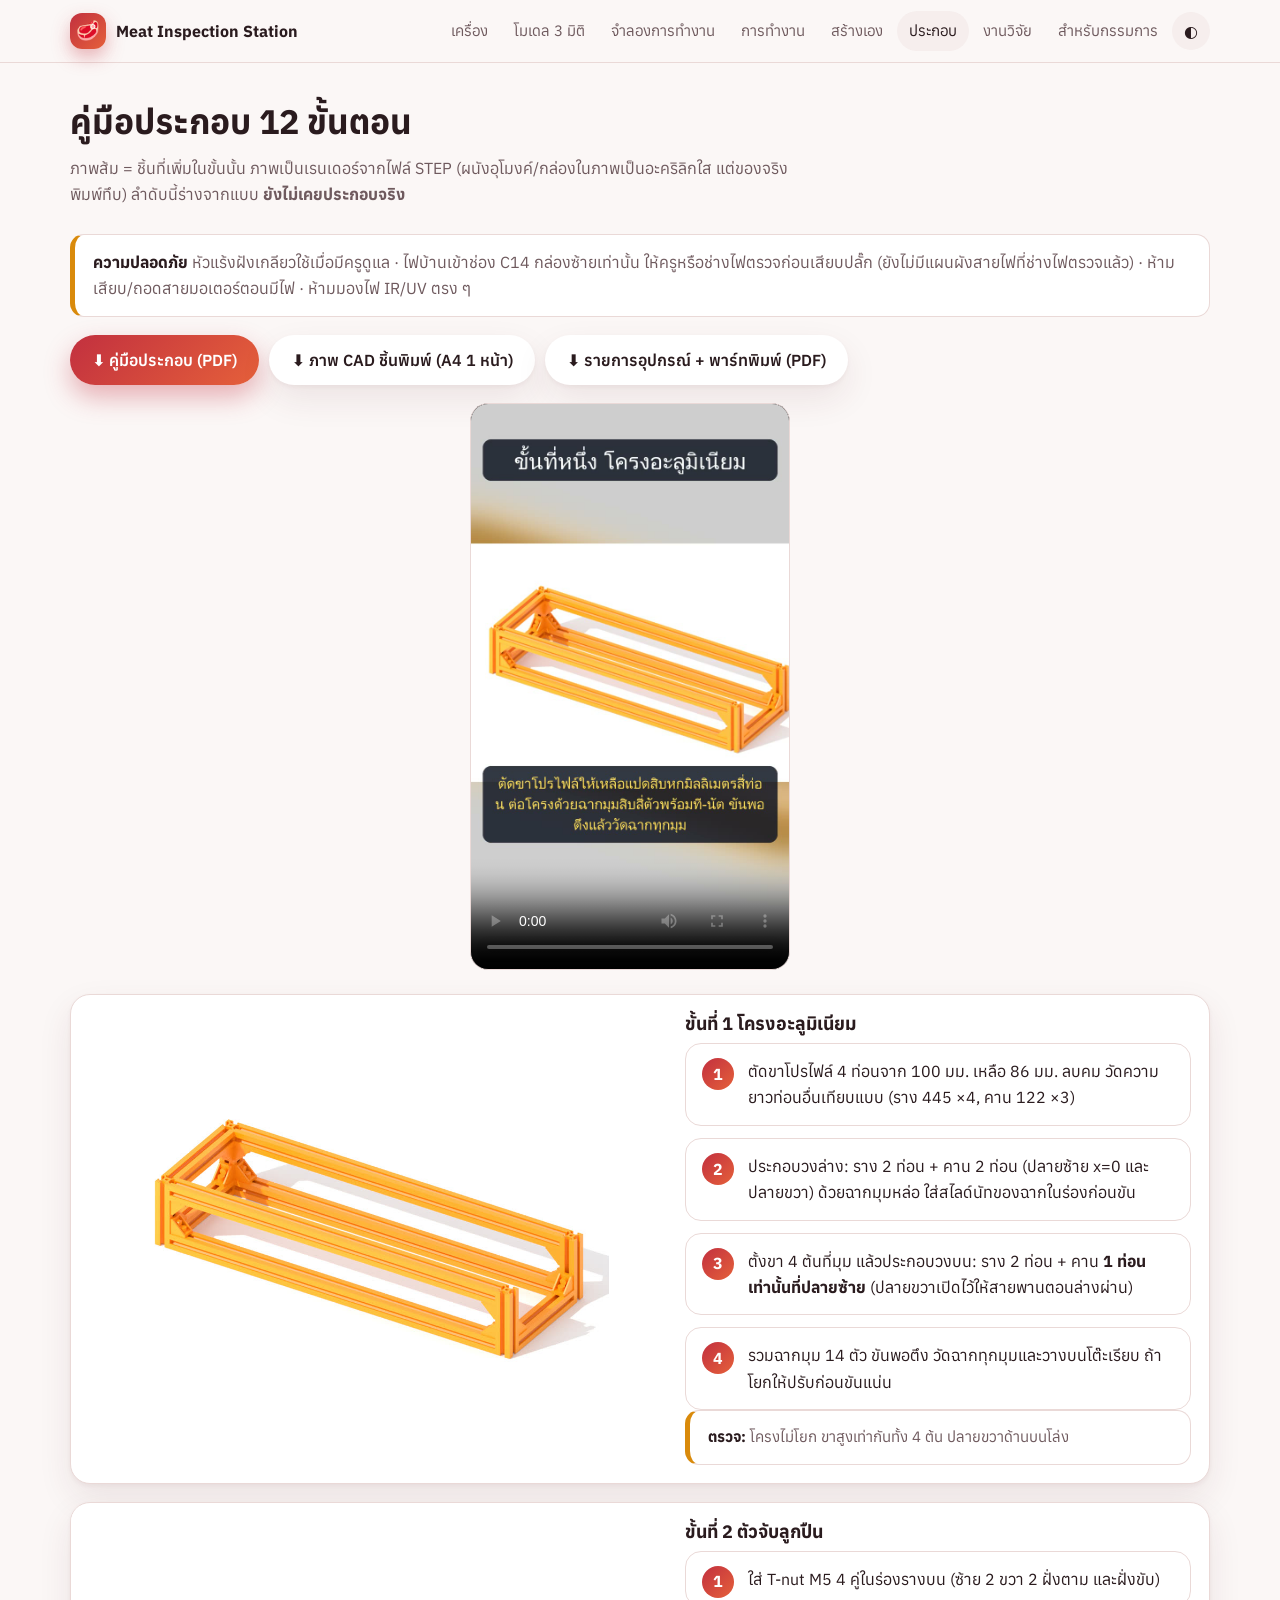
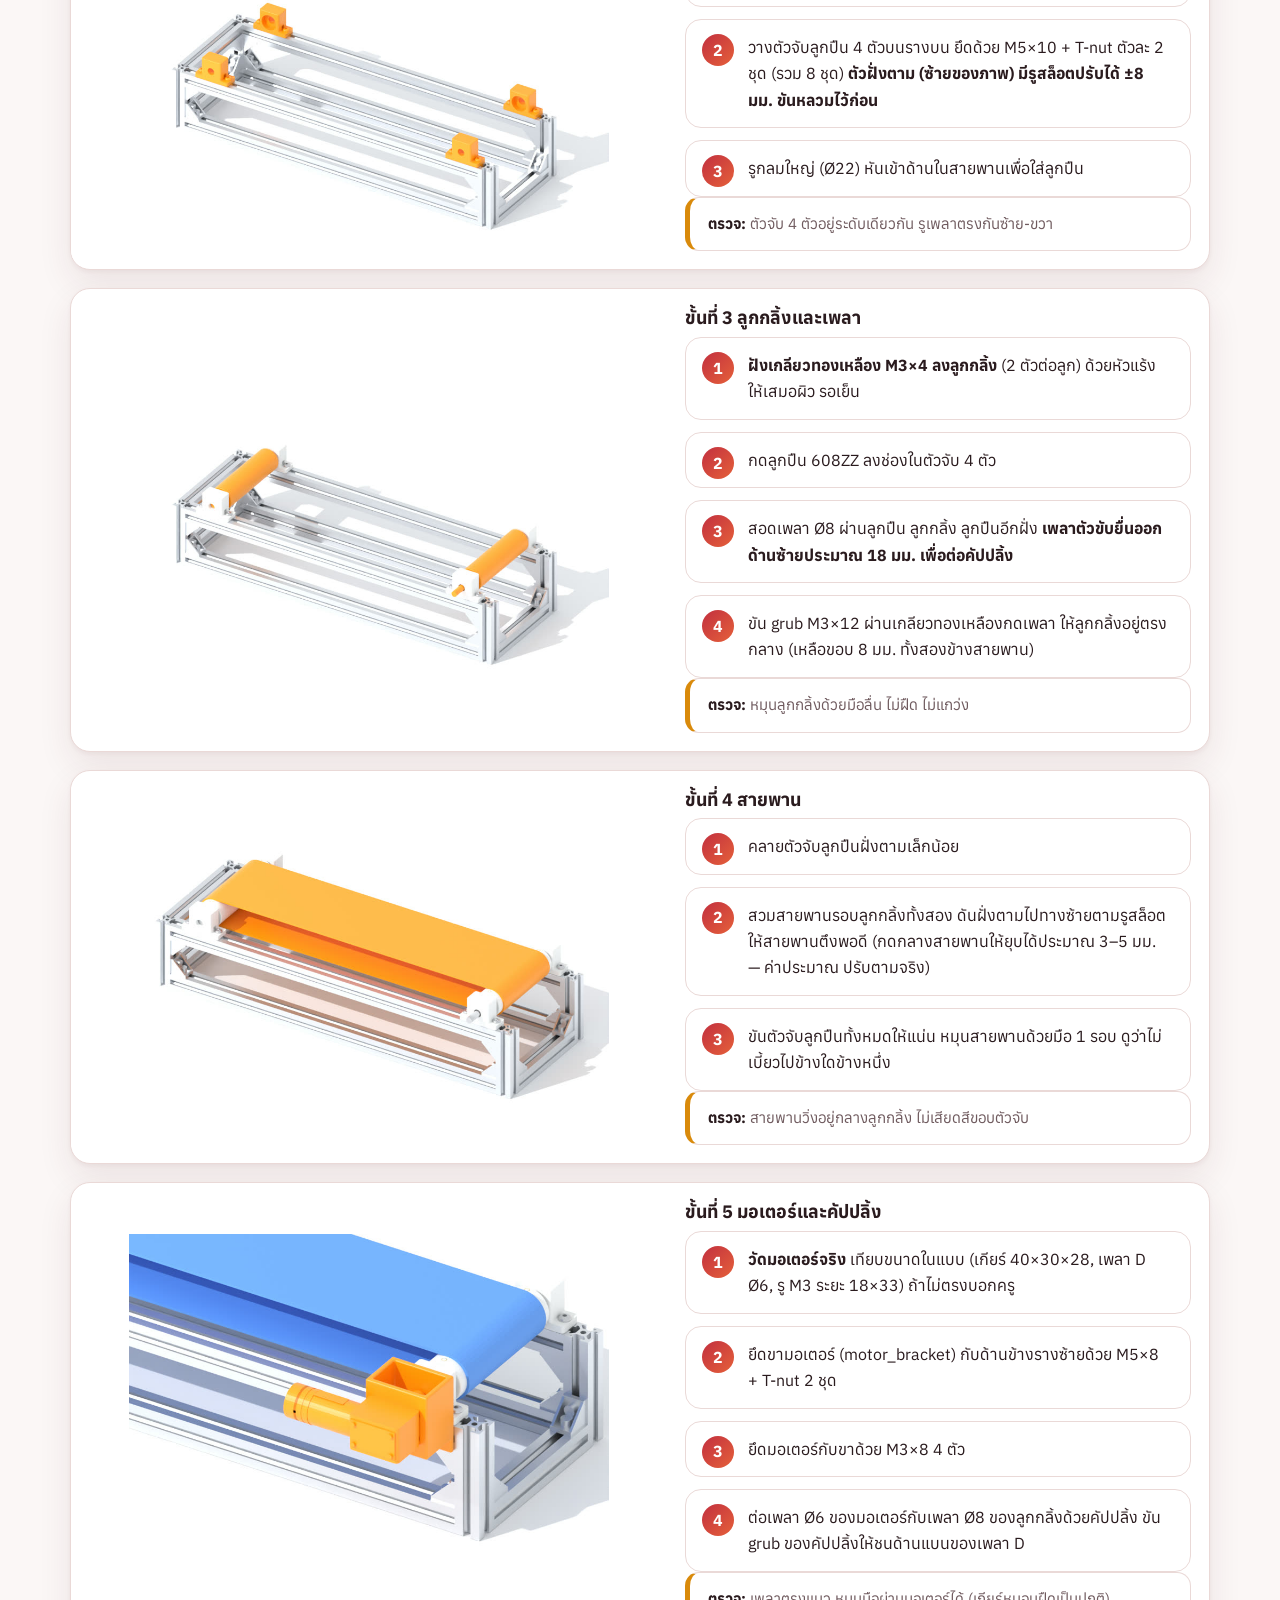
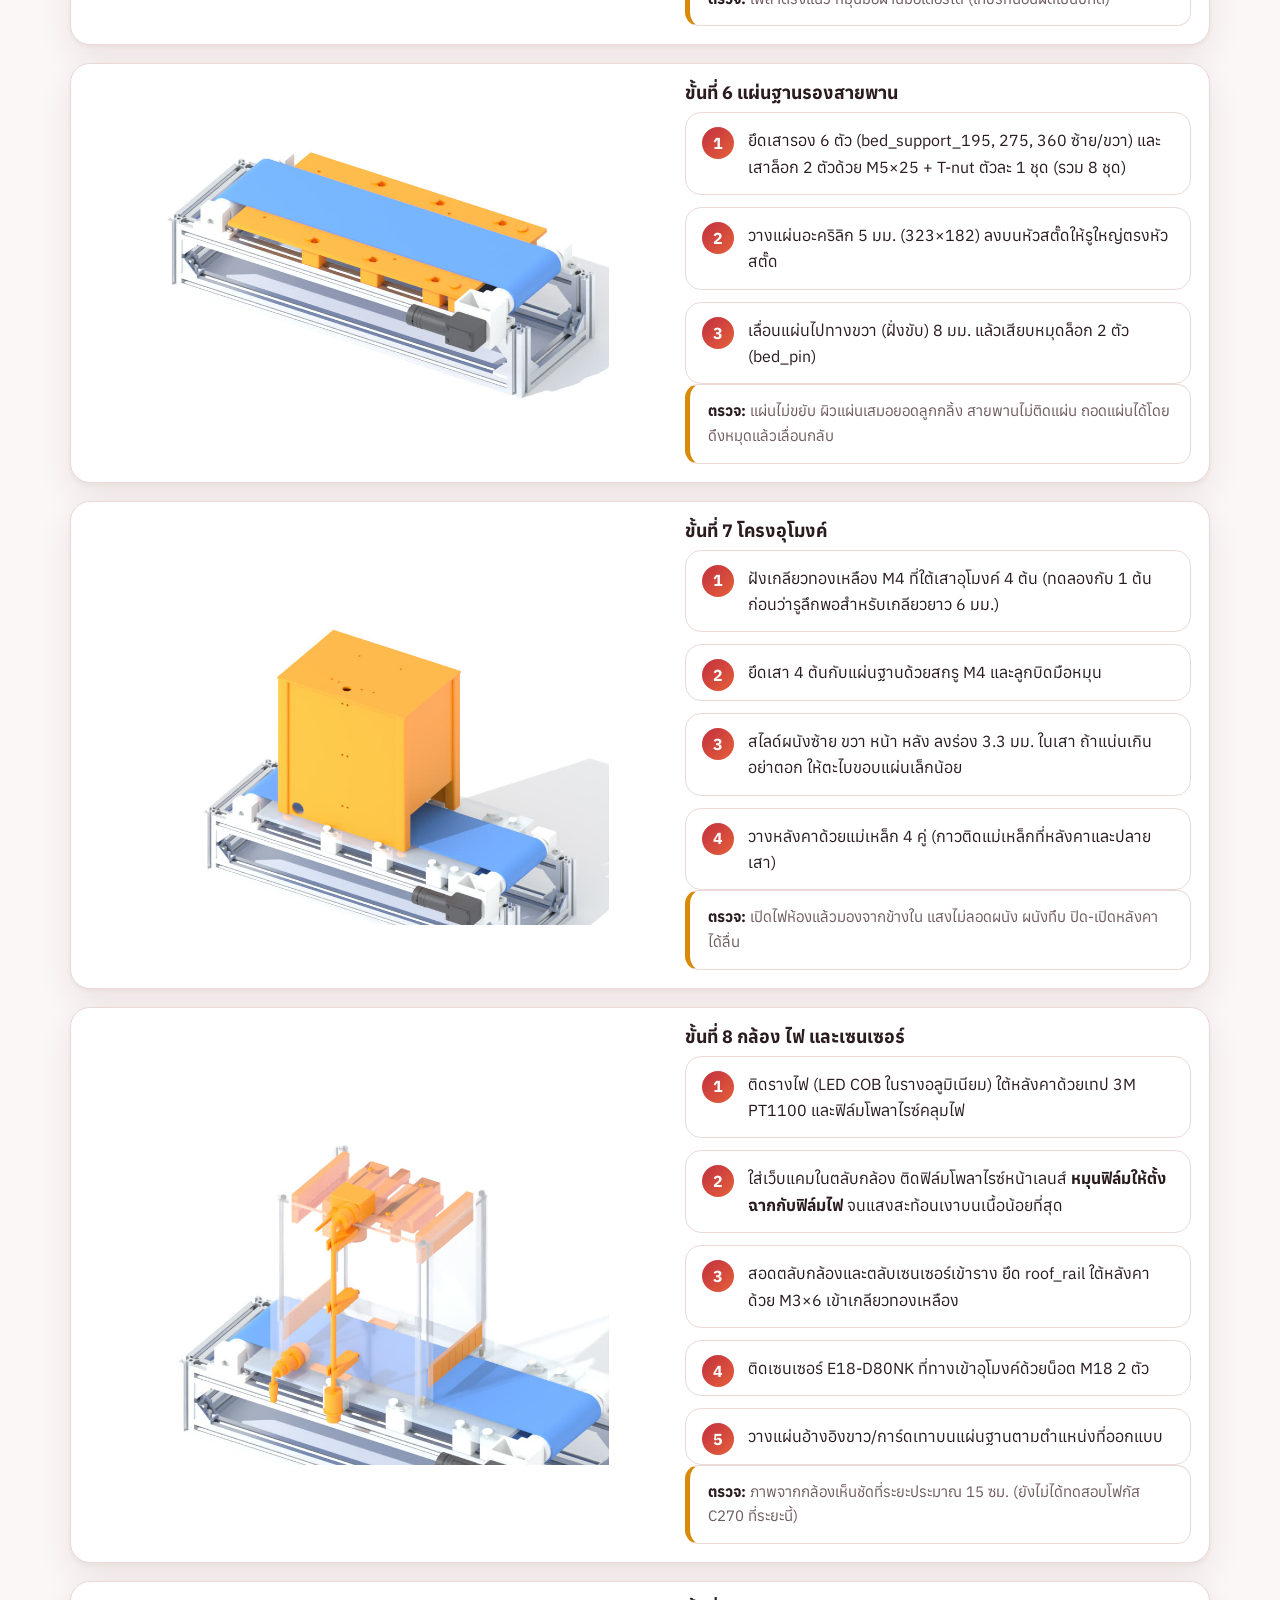
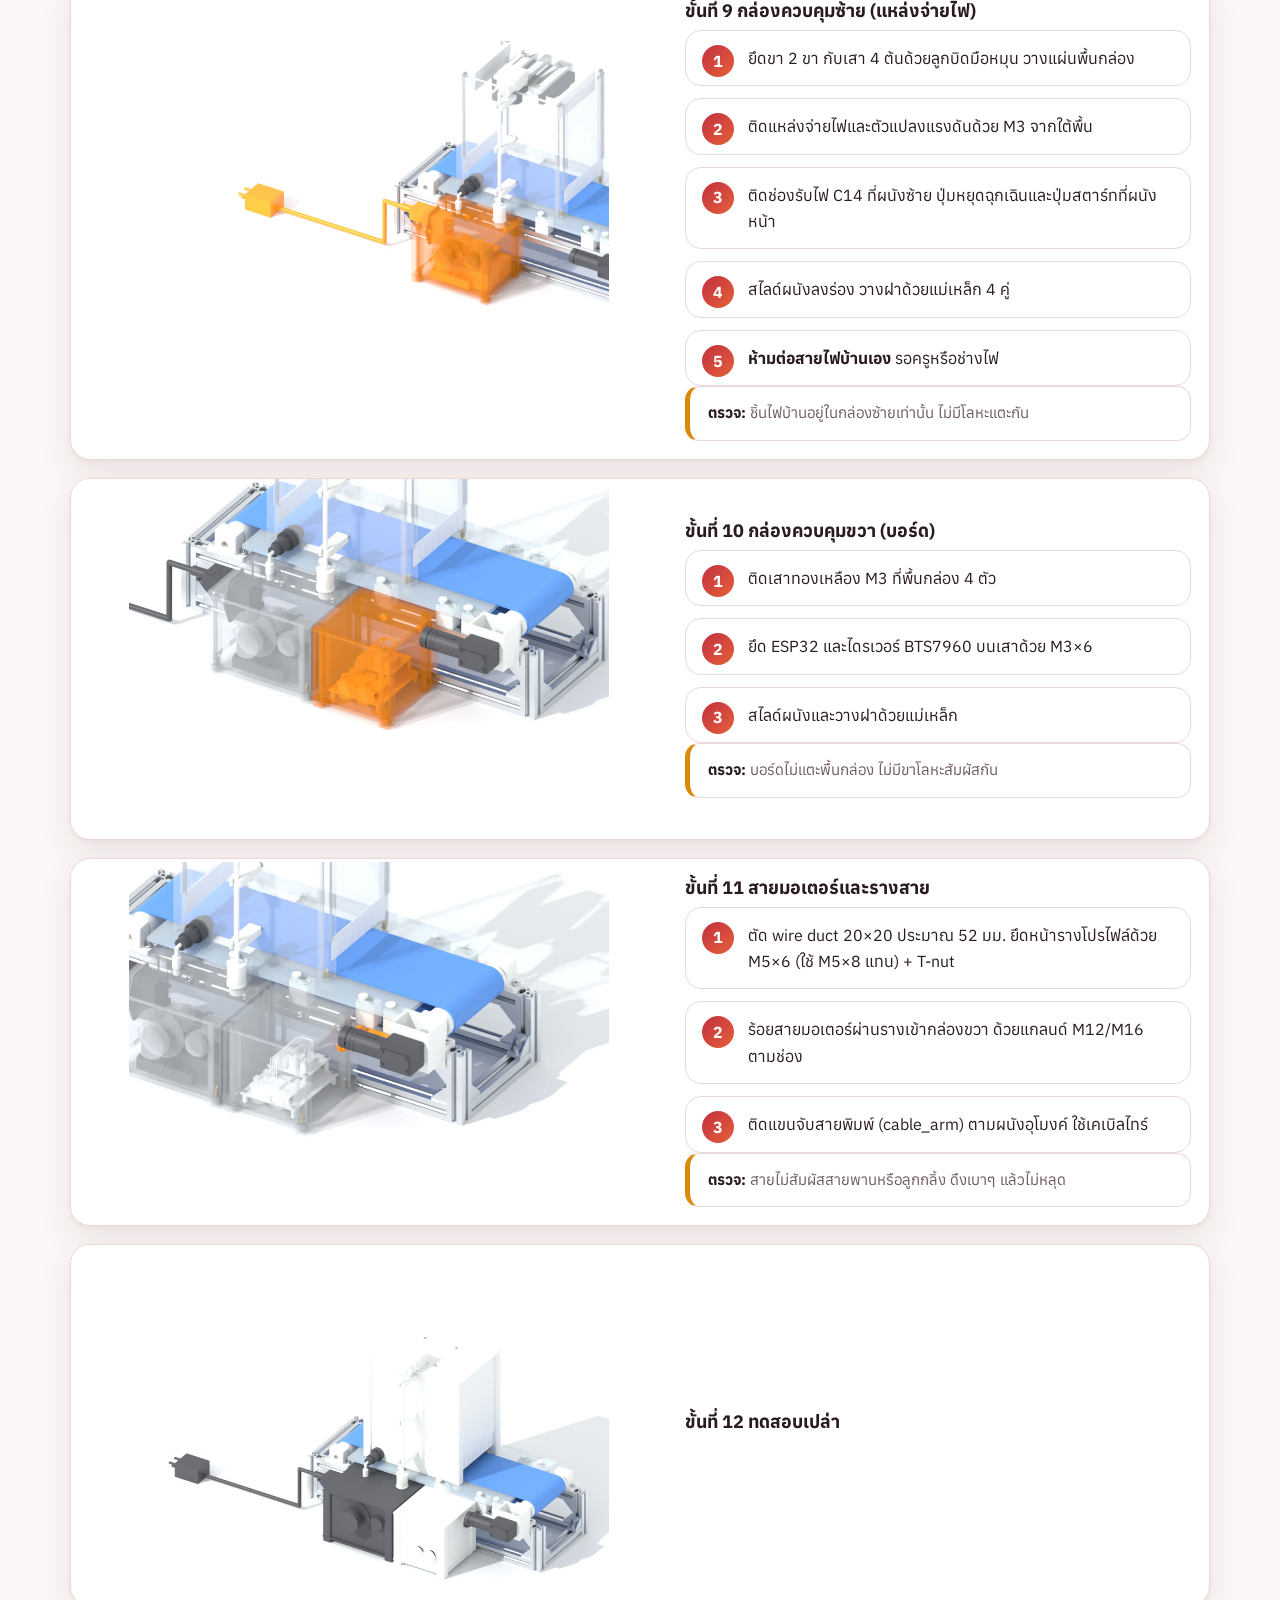
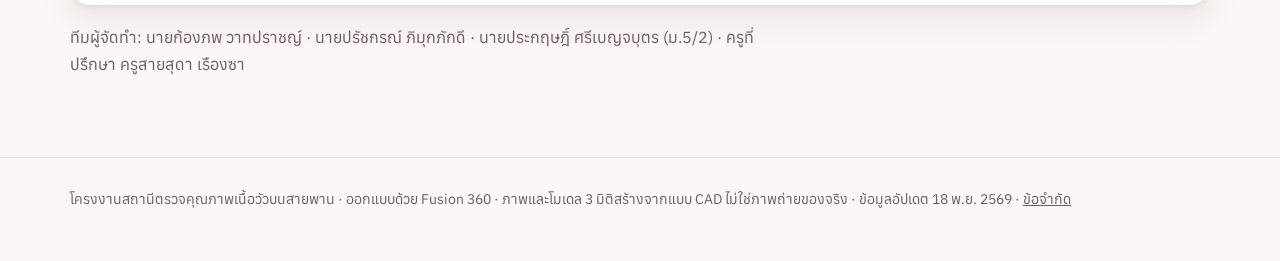
==== assembly.html @ ba78e7cf "Add assembly guide page, clip, PDFs; update budget text Co-Authored-By: Claude Sonnet 5.5 <noreply@a" ====
<!doctype html><html lang="th"><head><meta charset="utf-8"><meta name="viewport" content="width=device-width,initial-scale=1">
<title>คู่มือประกอบ — สถานีตรวจเนื้อ</title><meta name="description" content="คู่มือประกอบสถานีตรวจคุณภาพเนื้อ 12 ขั้นตอน พร้อมภาพและคลิป"><meta name="theme-color" content="#c2303f">
<link rel="preconnect" href="https://fonts.googleapis.com"><link rel="preconnect" href="https://fonts.gstatic.com" crossorigin>
<link href="https://fonts.googleapis.com/css2?family=Anuphan:wght@400;500;600;700&display=swap" rel="stylesheet">
<link rel="stylesheet" href="site.css"><script src="site.js"></script></head><body>
<nav><div class="wrap"><a class="brand" href="index.html"><span class="logo">🥩</span>Meat Inspection Station</a>
<div class="links" id="links"><a href="index.html">เครื่อง</a><a href="model.html">โมเดล 3 มิติ</a><a href="sim.html">จำลองการทำงาน</a><a href="how.html">การทำงาน</a><a href="build.html">สร้างเอง</a><a href="assembly.html">ประกอบ</a><a href="learn.html">งานวิจัย</a><a href="judges.html">สำหรับกรรมการ</a><button class="tbtn" id="tbtn" aria-label="สลับโหมดมืด">◐</button></div><button class="mbtn" id="mbtn" aria-label="เมนู">☰</button></div></nav>

<style>.acard{display:grid;grid-template-columns:1.1fr 1fr;align-items:center}.acard img{width:100%;height:100%;max-height:360px;object-fit:contain;background:#fff}@media(max-width:760px){.acard{grid-template-columns:1fr}}</style>
<section style="padding-top:30px"><div class="wrap"><h2>คู่มือประกอบ 12 ขั้นตอน</h2>
<p class="sub">ภาพส้ม = ชิ้นที่เพิ่มในขั้นนั้น ภาพเป็นเรนเดอร์จากไฟล์ STEP (ผนังอุโมงค์/กล่องในภาพเป็นอะคริลิกใส แต่ของจริงพิมพ์ทึบ) ลำดับนี้ร่างจากแบบ <b>ยังไม่เคยประกอบจริง</b></p>
<div class="note" style="margin-bottom:18px"><b>ความปลอดภัย</b> หัวแร้งฝังเกลียวใช้เมื่อมีครูดูแล · ไฟบ้านเข้าช่อง C14 กล่องซ้ายเท่านั้น ให้ครูหรือช่างไฟตรวจก่อนเสียบปลั๊ก (ยังไม่มีแผนผังสายไฟที่ช่างไฟตรวจแล้ว) · ห้ามเสียบ/ถอดสายมอเตอร์ตอนมีไฟ · ห้ามมองไฟ IR/UV ตรง ๆ</div>
<div class="row" style="margin-bottom:18px"><a class="btn go" href="downloads/assembly_guide.pdf">⬇ คู่มือประกอบ (PDF)</a><a class="btn ghost" href="downloads/cad_parts_sheet.pdf">⬇ ภาพ CAD ชิ้นพิมพ์ (A4 1 หน้า)</a><a class="btn ghost" href="downloads/lists_buy_and_print.pdf">⬇ รายการอุปกรณ์ + พาร์ทพิมพ์ (PDF)</a></div>
<div class="vid" style="margin:0 auto 24px;max-width:340px"><video controls playsinline preload="metadata" poster="img/assembly/poster.jpg"><source src="assembly_clip.mp4" type="video/mp4"></video></div>
<div class="card acard" style="margin:0 0 18px"><img src="img/assembly/s01.jpg" alt="ขั้นที่ 1" loading="lazy"><div class="b"><h3>ขั้นที่ 1 โครงอะลูมิเนียม</h3><ol class="steps"><li>ตัดขาโปรไฟล์ 4 ท่อนจาก 100 มม. เหลือ 86 มม. ลบคม วัดความยาวท่อนอื่นเทียบแบบ (ราง 445 ×4, คาน 122 ×3)</li><li>ประกอบวงล่าง: ราง 2 ท่อน + คาน 2 ท่อน (ปลายซ้าย x=0 และปลายขวา) ด้วยฉากมุมหล่อ ใส่สไลด์นัทของฉากในร่องก่อนขัน</li><li>ตั้งขา 4 ต้นที่มุม แล้วประกอบวงบน: ราง 2 ท่อน + คาน <b>1 ท่อนเท่านั้นที่ปลายซ้าย</b> (ปลายขวาเปิดไว้ให้สายพานตอนล่างผ่าน)</li><li>รวมฉากมุม 14 ตัว ขันพอตึง วัดฉากทุกมุมและวางบนโต๊ะเรียบ ถ้าโยกให้ปรับก่อนขันแน่น</li></ol><p class="note"><b>ตรวจ:</b> โครงไม่โยก ขาสูงเท่ากันทั้ง 4 ต้น ปลายขวาด้านบนโล่ง</p></div></div><div class="card acard" style="margin:0 0 18px"><img src="img/assembly/s02.jpg" alt="ขั้นที่ 2" loading="lazy"><div class="b"><h3>ขั้นที่ 2 ตัวจับลูกปืน</h3><ol class="steps"><li>ใส่ T-nut M5 4 คู่ในร่องรางบน (ซ้าย 2 ขวา 2 ฝั่งตาม และฝั่งขับ)</li><li>วางตัวจับลูกปืน 4 ตัวบนรางบน ยึดด้วย M5×10 + T-nut ตัวละ 2 ชุด (รวม 8 ชุด) <b>ตัวฝั่งตาม (ซ้ายของภาพ) มีรูสล็อตปรับได้ ±8 มม. ขันหลวมไว้ก่อน</b></li><li>รูกลมใหญ่ (Ø22) หันเข้าด้านในสายพานเพื่อใส่ลูกปืน</li></ol><p class="note"><b>ตรวจ:</b> ตัวจับ 4 ตัวอยู่ระดับเดียวกัน รูเพลาตรงกันซ้าย-ขวา</p></div></div><div class="card acard" style="margin:0 0 18px"><img src="img/assembly/s03.jpg" alt="ขั้นที่ 3" loading="lazy"><div class="b"><h3>ขั้นที่ 3 ลูกกลิ้งและเพลา</h3><ol class="steps"><li><b>ฝังเกลียวทองเหลือง M3×4 ลงลูกกลิ้ง</b> (2 ตัวต่อลูก) ด้วยหัวแร้ง ให้เสมอผิว รอเย็น</li><li>กดลูกปืน 608ZZ ลงช่องในตัวจับ 4 ตัว</li><li>สอดเพลา Ø8 ผ่านลูกปืน ลูกกลิ้ง ลูกปืนอีกฝั่ง <b>เพลาตัวขับยื่นออกด้านซ้ายประมาณ 18 มม. เพื่อต่อคัปปลิ้ง</b></li><li>ขัน grub M3×12 ผ่านเกลียวทองเหลืองกดเพลา ให้ลูกกลิ้งอยู่ตรงกลาง (เหลือขอบ 8 มม. ทั้งสองข้างสายพาน)</li></ol><p class="note"><b>ตรวจ:</b> หมุนลูกกลิ้งด้วยมือลื่น ไม่ฝืด ไม่แกว่ง</p></div></div><div class="card acard" style="margin:0 0 18px"><img src="img/assembly/s04.jpg" alt="ขั้นที่ 4" loading="lazy"><div class="b"><h3>ขั้นที่ 4 สายพาน</h3><ol class="steps"><li>คลายตัวจับลูกปืนฝั่งตามเล็กน้อย</li><li>สวมสายพานรอบลูกกลิ้งทั้งสอง ดันฝั่งตามไปทางซ้ายตามรูสล็อตให้สายพานตึงพอดี (กดกลางสายพานให้ยุบได้ประมาณ 3–5 มม. — ค่าประมาณ ปรับตามจริง)</li><li>ขันตัวจับลูกปืนทั้งหมดให้แน่น หมุนสายพานด้วยมือ 1 รอบ ดูว่าไม่เบี้ยวไปข้างใดข้างหนึ่ง</li></ol><p class="note"><b>ตรวจ:</b> สายพานวิ่งอยู่กลางลูกกลิ้ง ไม่เสียดสีขอบตัวจับ</p></div></div><div class="card acard" style="margin:0 0 18px"><img src="img/assembly/s05.jpg" alt="ขั้นที่ 5" loading="lazy"><div class="b"><h3>ขั้นที่ 5 มอเตอร์และคัปปลิ้ง</h3><ol class="steps"><li><b>วัดมอเตอร์จริง</b> เทียบขนาดในแบบ (เกียร์ 40×30×28, เพลา D Ø6, รู M3 ระยะ 18×33) ถ้าไม่ตรงบอกครู</li><li>ยึดขามอเตอร์ (motor_bracket) กับด้านข้างรางซ้ายด้วย M5×8 + T-nut 2 ชุด</li><li>ยึดมอเตอร์กับขาด้วย M3×8 4 ตัว</li><li>ต่อเพลา Ø6 ของมอเตอร์กับเพลา Ø8 ของลูกกลิ้งด้วยคัปปลิ้ง ขัน grub ของคัปปลิ้งให้ชนด้านแบนของเพลา D</li></ol><p class="note"><b>ตรวจ:</b> เพลาตรงแนว หมุนมือผ่านมอเตอร์ได้ (เกียร์หนอนฝืดเป็นปกติ)</p></div></div><div class="card acard" style="margin:0 0 18px"><img src="img/assembly/s06.jpg" alt="ขั้นที่ 6" loading="lazy"><div class="b"><h3>ขั้นที่ 6 แผ่นฐานรองสายพาน</h3><ol class="steps"><li>ยึดเสารอง 6 ตัว (bed_support_195, 275, 360 ซ้าย/ขวา) และเสาล็อก 2 ตัวด้วย M5×25 + T-nut ตัวละ 1 ชุด (รวม 8 ชุด)</li><li>วางแผ่นอะคริลิก 5 มม. (323×182) ลงบนหัวสตั๊ดให้รูใหญ่ตรงหัวสตั๊ด</li><li>เลื่อนแผ่นไปทางขวา (ฝั่งขับ) 8 มม. แล้วเสียบหมุดล็อก 2 ตัว (bed_pin)</li></ol><p class="note"><b>ตรวจ:</b> แผ่นไม่ขยับ ผิวแผ่นเสมอยอดลูกกลิ้ง สายพานไม่ติดแผ่น ถอดแผ่นได้โดยดึงหมุดแล้วเลื่อนกลับ</p></div></div><div class="card acard" style="margin:0 0 18px"><img src="img/assembly/s07.jpg" alt="ขั้นที่ 7" loading="lazy"><div class="b"><h3>ขั้นที่ 7 โครงอุโมงค์</h3><ol class="steps"><li>ฝังเกลียวทองเหลือง M4 ที่ใต้เสาอุโมงค์ 4 ต้น (ทดลองกับ 1 ต้นก่อนว่ารูลึกพอสำหรับเกลียวยาว 6 มม.)</li><li>ยึดเสา 4 ต้นกับแผ่นฐานด้วยสกรู M4 และลูกบิดมือหมุน</li><li>สไลด์ผนังซ้าย ขวา หน้า หลัง ลงร่อง 3.3 มม. ในเสา ถ้าแน่นเกินอย่าตอก ให้ตะไบขอบแผ่นเล็กน้อย</li><li>วางหลังคาด้วยแม่เหล็ก 4 คู่ (กาวติดแม่เหล็กที่หลังคาและปลายเสา)</li></ol><p class="note"><b>ตรวจ:</b> เปิดไฟห้องแล้วมองจากข้างใน แสงไม่ลอดผนัง ผนังทึบ ปิด-เปิดหลังคาได้ลื่น</p></div></div><div class="card acard" style="margin:0 0 18px"><img src="img/assembly/s08.jpg" alt="ขั้นที่ 8" loading="lazy"><div class="b"><h3>ขั้นที่ 8 กล้อง ไฟ และเซนเซอร์</h3><ol class="steps"><li>ติดรางไฟ (LED COB ในรางอลูมิเนียม) ใต้หลังคาด้วยเทป 3M PT1100 และฟิล์มโพลาไรซ์คลุมไฟ</li><li>ใส่เว็บแคมในตลับกล้อง ติดฟิล์มโพลาไรซ์หน้าเลนส์ <b>หมุนฟิล์มให้ตั้งฉากกับฟิล์มไฟ</b> จนแสงสะท้อนเงาบนเนื้อน้อยที่สุด</li><li>สอดตลับกล้องและตลับเซนเซอร์เข้าราง ยึด roof_rail ใต้หลังคาด้วย M3×6 เข้าเกลียวทองเหลือง</li><li>ติดเซนเซอร์ E18-D80NK ที่ทางเข้าอุโมงค์ด้วยน็อต M18 2 ตัว</li><li>วางแผ่นอ้างอิงขาว/การ์ดเทาบนแผ่นฐานตามตำแหน่งที่ออกแบบ</li></ol><p class="note"><b>ตรวจ:</b> ภาพจากกล้องเห็นชัดที่ระยะประมาณ 15 ซม. (ยังไม่ได้ทดสอบโฟกัส C270 ที่ระยะนี้)</p></div></div><div class="card acard" style="margin:0 0 18px"><img src="img/assembly/s09.jpg" alt="ขั้นที่ 9" loading="lazy"><div class="b"><h3>ขั้นที่ 9 กล่องควบคุมซ้าย (แหล่งจ่ายไฟ)</h3><ol class="steps"><li>ยึดขา 2 ขา กับเสา 4 ต้นด้วยลูกบิดมือหมุน วางแผ่นพื้นกล่อง</li><li>ติดแหล่งจ่ายไฟและตัวแปลงแรงดันด้วย M3 จากใต้พื้น</li><li>ติดช่องรับไฟ C14 ที่ผนังซ้าย ปุ่มหยุดฉุกเฉินและปุ่มสตาร์ทที่ผนังหน้า</li><li>สไลด์ผนังลงร่อง วางฝาด้วยแม่เหล็ก 4 คู่</li><li><b>ห้ามต่อสายไฟบ้านเอง</b> รอครูหรือช่างไฟ</li></ol><p class="note"><b>ตรวจ:</b> ชิ้นไฟบ้านอยู่ในกล่องซ้ายเท่านั้น ไม่มีโลหะแตะกัน</p></div></div><div class="card acard" style="margin:0 0 18px"><img src="img/assembly/s10.jpg" alt="ขั้นที่ 10" loading="lazy"><div class="b"><h3>ขั้นที่ 10 กล่องควบคุมขวา (บอร์ด)</h3><ol class="steps"><li>ติดเสาทองเหลือง M3 ที่พื้นกล่อง 4 ตัว</li><li>ยึด ESP32 และไดรเวอร์ BTS7960 บนเสาด้วย M3×6</li><li>สไลด์ผนังและวางฝาด้วยแม่เหล็ก</li></ol><p class="note"><b>ตรวจ:</b> บอร์ดไม่แตะพื้นกล่อง ไม่มีขาโลหะสัมผัสกัน</p></div></div><div class="card acard" style="margin:0 0 18px"><img src="img/assembly/s11.jpg" alt="ขั้นที่ 11" loading="lazy"><div class="b"><h3>ขั้นที่ 11 สายมอเตอร์และรางสาย</h3><ol class="steps"><li>ตัด wire duct 20×20 ประมาณ 52 มม. ยึดหน้ารางโปรไฟล์ด้วย M5×6 (ใช้ M5×8 แทน) + T-nut</li><li>ร้อยสายมอเตอร์ผ่านรางเข้ากล่องขวา ด้วยแกลนด์ M12/M16 ตามช่อง</li><li>ติดแขนจับสายพิมพ์ (cable_arm) ตามผนังอุโมงค์ ใช้เคเบิลไทร์</li></ol><p class="note"><b>ตรวจ:</b> สายไม่สัมผัสสายพานหรือลูกกลิ้ง ดึงเบาๆ แล้วไม่หลุด</p></div></div><div class="card acard" style="margin:0 0 18px"><img src="img/assembly/s12.jpg" alt="ขั้นที่ 12" loading="lazy"><div class="b"><h3>ขั้นที่ 12 ทดสอบเปล่า</h3><ol class="steps"></ol></div></div>
<p class="sub">ทีมผู้จัดทำ: นายก้องภพ วาทปราชญ์ · นายปรัชกรณ์ ภิมุกภักดี · นายประกฤษฎิ์ ศรีเบญจบุตร (ม.5/2) · ครูที่ปรึกษา ครูสายสุดา เรืองซา</p></div></section>
<footer><div class="wrap">โครงงานสถานีตรวจคุณภาพเนื้อวัวบนสายพาน · ออกแบบด้วย Fusion 360 · ภาพและโมเดล 3 มิติสร้างจากแบบ CAD ไม่ใช่ภาพถ่ายของจริง · ข้อมูลอัปเดต 18 พ.ย. 2569 · <a href="judges.html#limits" style="text-decoration:underline">ข้อจำกัด</a></div></footer></body></html>
---- site.css ----
:root{--bg:#fbf7f6;--panel:#fff;--panel2:#f6eeed;--line:#ead9d7;--text:#2a1b1e;--muted:#6f5a5e;--accent:#c2303f;--accent2:#e5603a;--sky:#3b6fd4;--ok:#1a9a6b;--warn:#d98a0b;--shadow:0 2px 4px rgba(90,30,40,.05),0 14px 34px rgba(90,30,40,.09);--spring:cubic-bezier(.34,1.56,.64,1);--r:24px}
@media(prefers-color-scheme:dark){:root:not([data-theme=light]){--bg:#171012;--panel:#211619;--panel2:#2c1e22;--line:#3a2a2f;--text:#f6ecee;--muted:#b9a2a7;--accent:#ff6b78;--accent2:#ff9363;--sky:#8fb0ff;--shadow:0 1px 2px rgba(0,0,0,.4)}}
:root[data-theme=dark]{--bg:#171012;--panel:#211619;--panel2:#2c1e22;--line:#3a2a2f;--text:#f6ecee;--muted:#b9a2a7;--accent:#ff6b78;--accent2:#ff9363;--sky:#8fb0ff;--shadow:0 1px 2px rgba(0,0,0,.4)}
*{box-sizing:border-box}html{scroll-behavior:smooth}
body{margin:0;background:var(--bg);color:var(--text);font:16px/1.65 "Anuphan","Sarabun","Noto Sans Thai",system-ui,sans-serif;-webkit-font-smoothing:antialiased;overflow-x:hidden}
a{color:inherit;text-decoration:none}.wrap{max-width:1180px;margin:0 auto;padding:0 20px}
nav{position:sticky;top:0;z-index:30;backdrop-filter:blur(14px);background:color-mix(in srgb,var(--bg) 84%,transparent);border-bottom:1px solid var(--line)}
nav .wrap{display:flex;align-items:center;gap:14px;height:62px}
.brand{display:flex;align-items:center;gap:10px;font-weight:700;white-space:nowrap}
.logo{width:36px;height:36px;border-radius:12px;display:grid;place-items:center;font-size:19px;background:linear-gradient(135deg,var(--accent),var(--accent2));box-shadow:0 8px 18px color-mix(in srgb,var(--accent) 35%,transparent)}
.links{display:flex;gap:2px;margin-left:auto;align-items:center}
.links a{padding:8px 12px;border-radius:999px;color:var(--muted);font-size:15px;white-space:nowrap}.links a:hover,.links a.cur{background:var(--panel2);color:var(--text)}
.tbtn{border:0;cursor:pointer;font:inherit;width:38px;height:38px;border-radius:50%;background:var(--panel2);color:var(--text)}
.mbtn{display:none;border:0;cursor:pointer;font-size:20px;width:38px;height:38px;border-radius:50%;background:var(--panel2);color:var(--text);margin-left:auto}
@media(max-width:860px){.links{display:none;position:fixed;left:0;right:0;top:62px;flex-direction:column;align-items:stretch;background:var(--bg);padding:10px 16px 18px;border-bottom:1px solid var(--line)}.links.open{display:flex}.mbtn{display:block}}
.btn{display:inline-flex;align-items:center;gap:8px;border:0;cursor:pointer;font:inherit;font-weight:600;padding:12px 22px;border-radius:999px;transition:transform .35s var(--spring)}.btn:hover{transform:translateY(-3px)}
.btn.go{color:#fff;background:linear-gradient(135deg,var(--accent),var(--accent2));box-shadow:0 12px 26px color-mix(in srgb,var(--accent) 36%,transparent)}.btn.ghost{background:var(--panel);box-shadow:var(--shadow)}
.hero{position:relative;padding:40px 0 20px}.hero::before{content:"";position:absolute;inset:-100px -10% auto;height:700px;z-index:-1;background:radial-gradient(560px 360px at 78% 40%,color-mix(in srgb,var(--accent) 20%,transparent),transparent 70%),radial-gradient(480px 320px at 8% 10%,color-mix(in srgb,var(--sky) 14%,transparent),transparent 70%)}
.hero .wrap{display:grid;grid-template-columns:1fr 1.15fr;gap:24px;align-items:center}@media(max-width:900px){.hero .wrap{grid-template-columns:1fr}}
.kick{display:inline-block;padding:4px 12px;border-radius:99px;background:var(--panel);box-shadow:var(--shadow);font-size:13px;color:var(--muted);margin-bottom:12px}
h1{font-size:clamp(30px,5vw,52px);line-height:1.15;margin:0 0 14px;letter-spacing:-.01em}.lead{color:var(--muted);font-size:18px;margin:0 0 22px}
.row{display:flex;flex-wrap:wrap;gap:10px}.chips{display:flex;flex-wrap:wrap;gap:8px;margin-top:18px}.chip{background:var(--panel);border:1px solid var(--line);padding:4px 12px;border-radius:99px;font-size:14px;color:var(--muted)}
.v3d{position:relative;width:100%;aspect-ratio:4/3;border-radius:var(--r);background:var(--panel);box-shadow:var(--shadow);overflow:hidden;touch-action:pan-y}.v3d.tall{aspect-ratio:16/10}.v3d canvas{display:block;width:100%;height:100%}
.v3d .ld{position:absolute;inset:0;display:grid;place-items:center;color:var(--muted);font-size:14px}.v3d .hint{position:absolute;left:12px;bottom:10px;font-size:12px;color:var(--muted);background:color-mix(in srgb,var(--panel) 80%,transparent);padding:2px 10px;border-radius:99px}
section{padding:54px 0}section.alt{background:var(--panel2)}h2{font-size:clamp(24px,3.4vw,34px);margin:0 0 6px}.sub{color:var(--muted);margin:0 0 26px;max-width:720px}
.grid{display:grid;gap:16px;grid-template-columns:repeat(auto-fit,minmax(260px,1fr))}
.card{background:var(--panel);border:1px solid var(--line);border-radius:20px;overflow:hidden;box-shadow:var(--shadow)}.card img{width:100%;aspect-ratio:4/3;object-fit:cover;display:block;background:#fff}.card .b{padding:14px 18px 18px}.card h3{margin:0 0 4px;font-size:18px}.card p{margin:0;color:var(--muted);font-size:15px}
.feat{padding:20px}.feat .ic{font-size:28px;margin-bottom:6px}.feat h3{margin:0 0 4px;font-size:18px}.feat p{margin:0;color:var(--muted);font-size:15px}
.steps{display:grid;gap:12px;padding:0;margin:0;list-style:none;counter-reset:s}.steps li{counter-increment:s;background:var(--panel);border:1px solid var(--line);border-radius:16px;padding:14px 18px 14px 62px;position:relative}.steps li::before{content:counter(s);position:absolute;left:16px;top:14px;width:32px;height:32px;border-radius:50%;background:linear-gradient(135deg,var(--accent),var(--accent2));color:#fff;display:grid;place-items:center;font-weight:700}
.tw{overflow-x:auto;border:1px solid var(--line);border-radius:16px;background:var(--panel)}table{width:100%;border-collapse:collapse;font-size:14.5px}td,th{padding:9px 12px;border-bottom:1px solid var(--line);text-align:left;vertical-align:top}th{background:var(--panel2);position:sticky;top:0;white-space:nowrap}tr:last-child td{border-bottom:0}
.note{background:var(--panel);border:1px solid var(--line);border-left:5px solid var(--warn);border-radius:14px;padding:14px 18px;color:var(--muted)}.note b{color:var(--text)}.note.ok{border-left-color:var(--ok)}
.pill{display:inline-block;padding:1px 10px;border-radius:99px;font-size:12px;font-weight:600;background:var(--panel2)}.pill.g{background:color-mix(in srgb,var(--ok) 20%,transparent);color:var(--ok)}.pill.y{background:color-mix(in srgb,var(--warn) 22%,transparent);color:var(--warn)}.pill.r{background:color-mix(in srgb,var(--accent) 18%,transparent);color:var(--accent)}
.split{display:grid;grid-template-columns:260px 1fr;gap:18px}@media(max-width:820px){.split{grid-template-columns:1fr}}
.mods{background:var(--panel);border:1px solid var(--line);border-radius:18px;padding:10px}.mods label{display:flex;align-items:center;gap:10px;padding:9px 10px;border-radius:10px;cursor:pointer;font-size:15px}.mods label:hover{background:var(--panel2)}.mods input{accent-color:var(--accent);width:18px;height:18px}.mods small{color:var(--muted);margin-left:auto}
video{width:100%;max-width:320px;border-radius:18px;border:1px solid var(--line);background:#000}
.vid{display:grid;grid-template-columns:320px 1fr;gap:26px;align-items:center}@media(max-width:760px){.vid{grid-template-columns:1fr}}
.dl{display:grid;gap:12px;grid-template-columns:repeat(auto-fit,minmax(240px,1fr))}.dl a{display:block;background:var(--panel);border:1px solid var(--line);border-radius:16px;padding:14px 18px;box-shadow:var(--shadow);transition:transform .3s var(--spring)}.dl a:hover{transform:translateY(-3px)}.dl b{display:block}.dl span{color:var(--muted);font-size:13px}
details{background:var(--panel);border:1px solid var(--line);border-radius:14px;padding:4px 18px;margin-bottom:10px}summary{cursor:pointer;font-weight:600;padding:12px 0}details p{margin:0 0 12px;color:var(--muted)}
footer{padding:30px 0 50px;color:var(--muted);font-size:14px;border-top:1px solid var(--line)}
.kpi{display:grid;gap:12px;grid-template-columns:repeat(auto-fit,minmax(170px,1fr))}.kpi div{background:var(--panel);border:1px solid var(--line);border-radius:16px;padding:14px 16px}.kpi b{font-size:24px;display:block}.kpi span{color:var(--muted);font-size:13px}
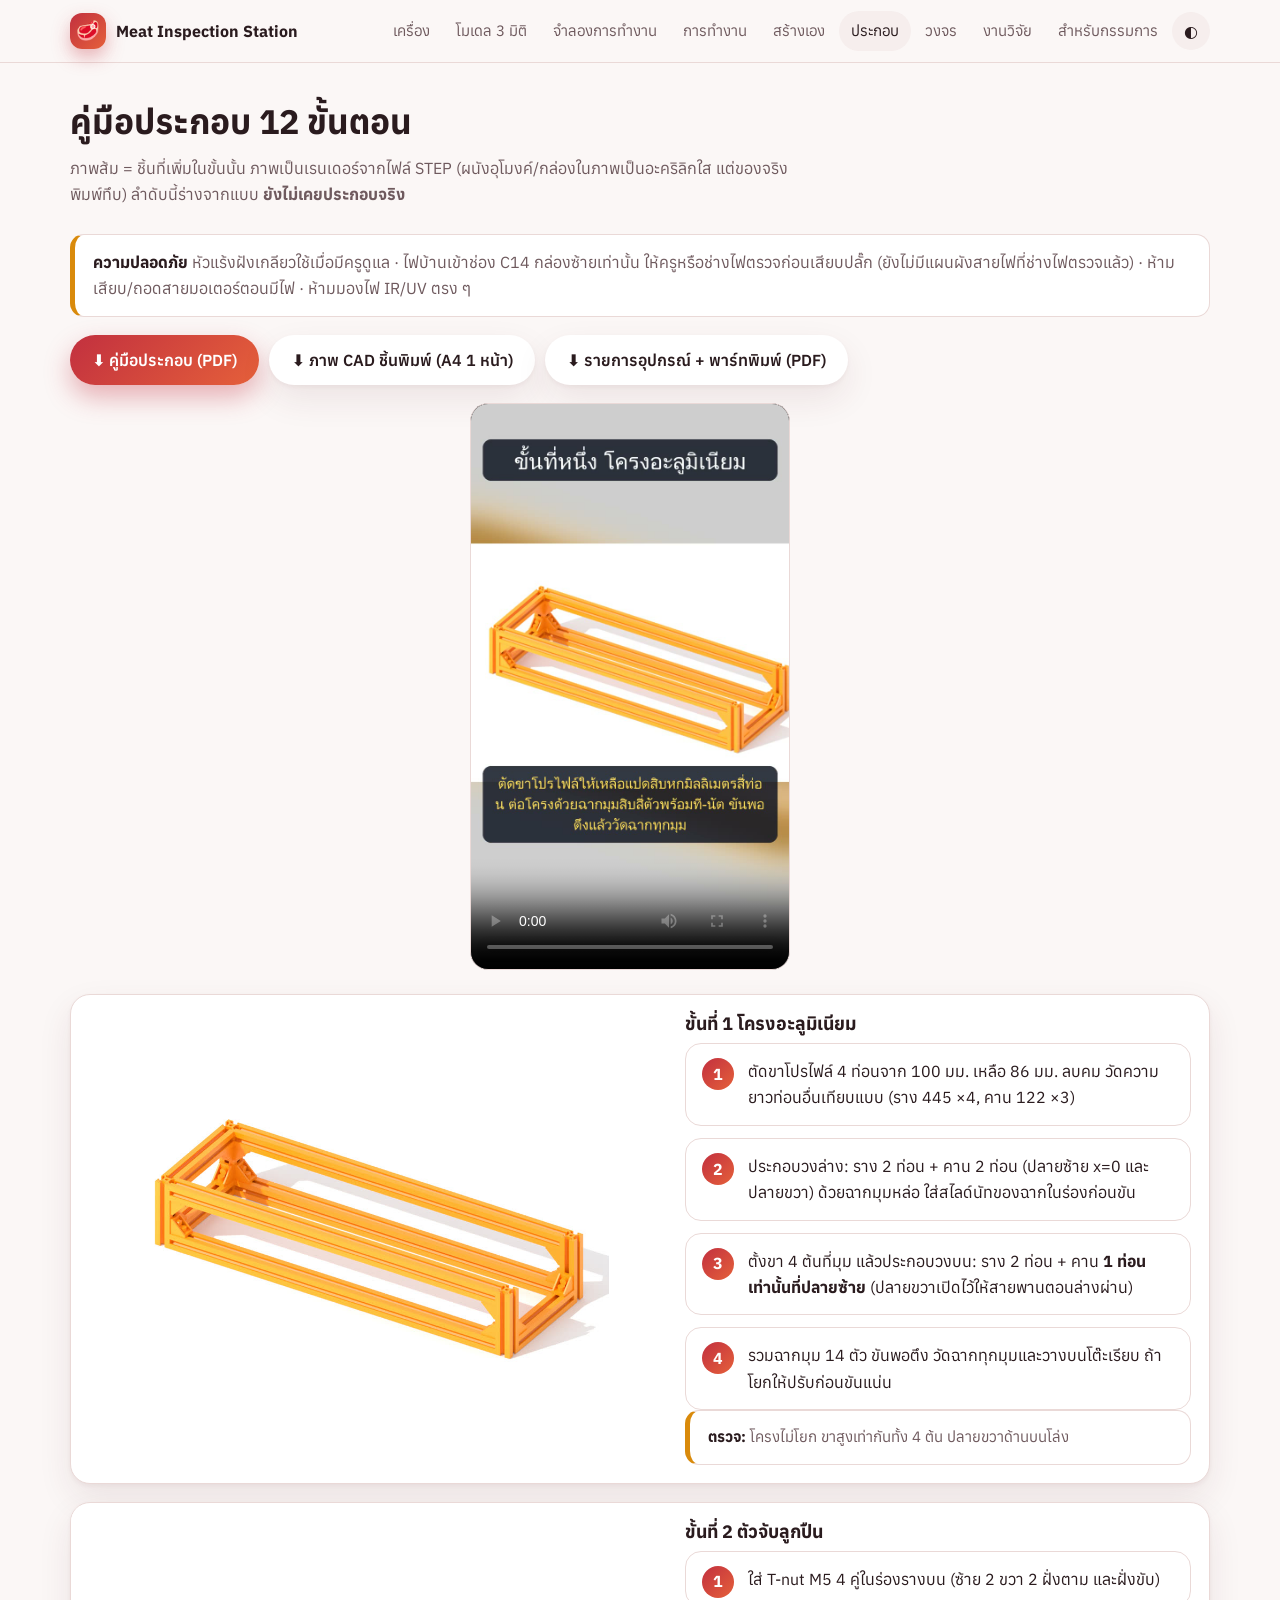
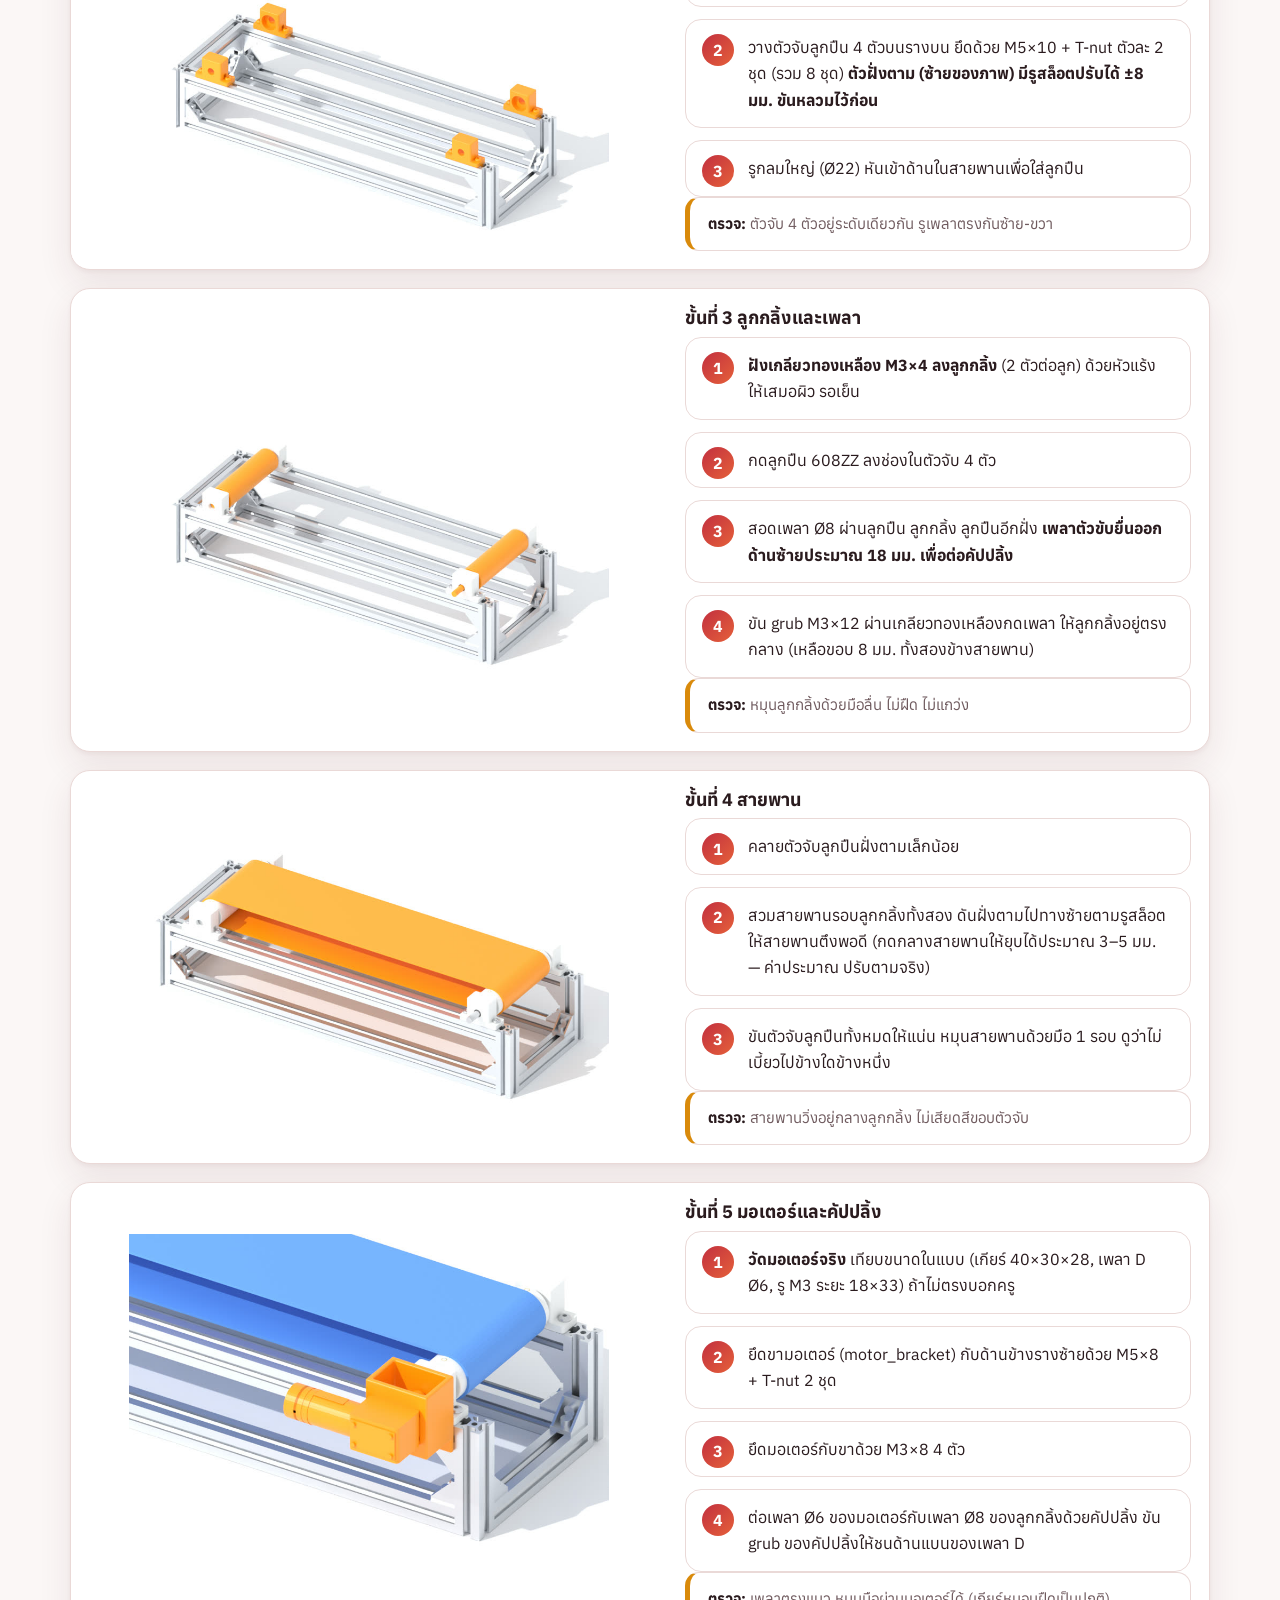
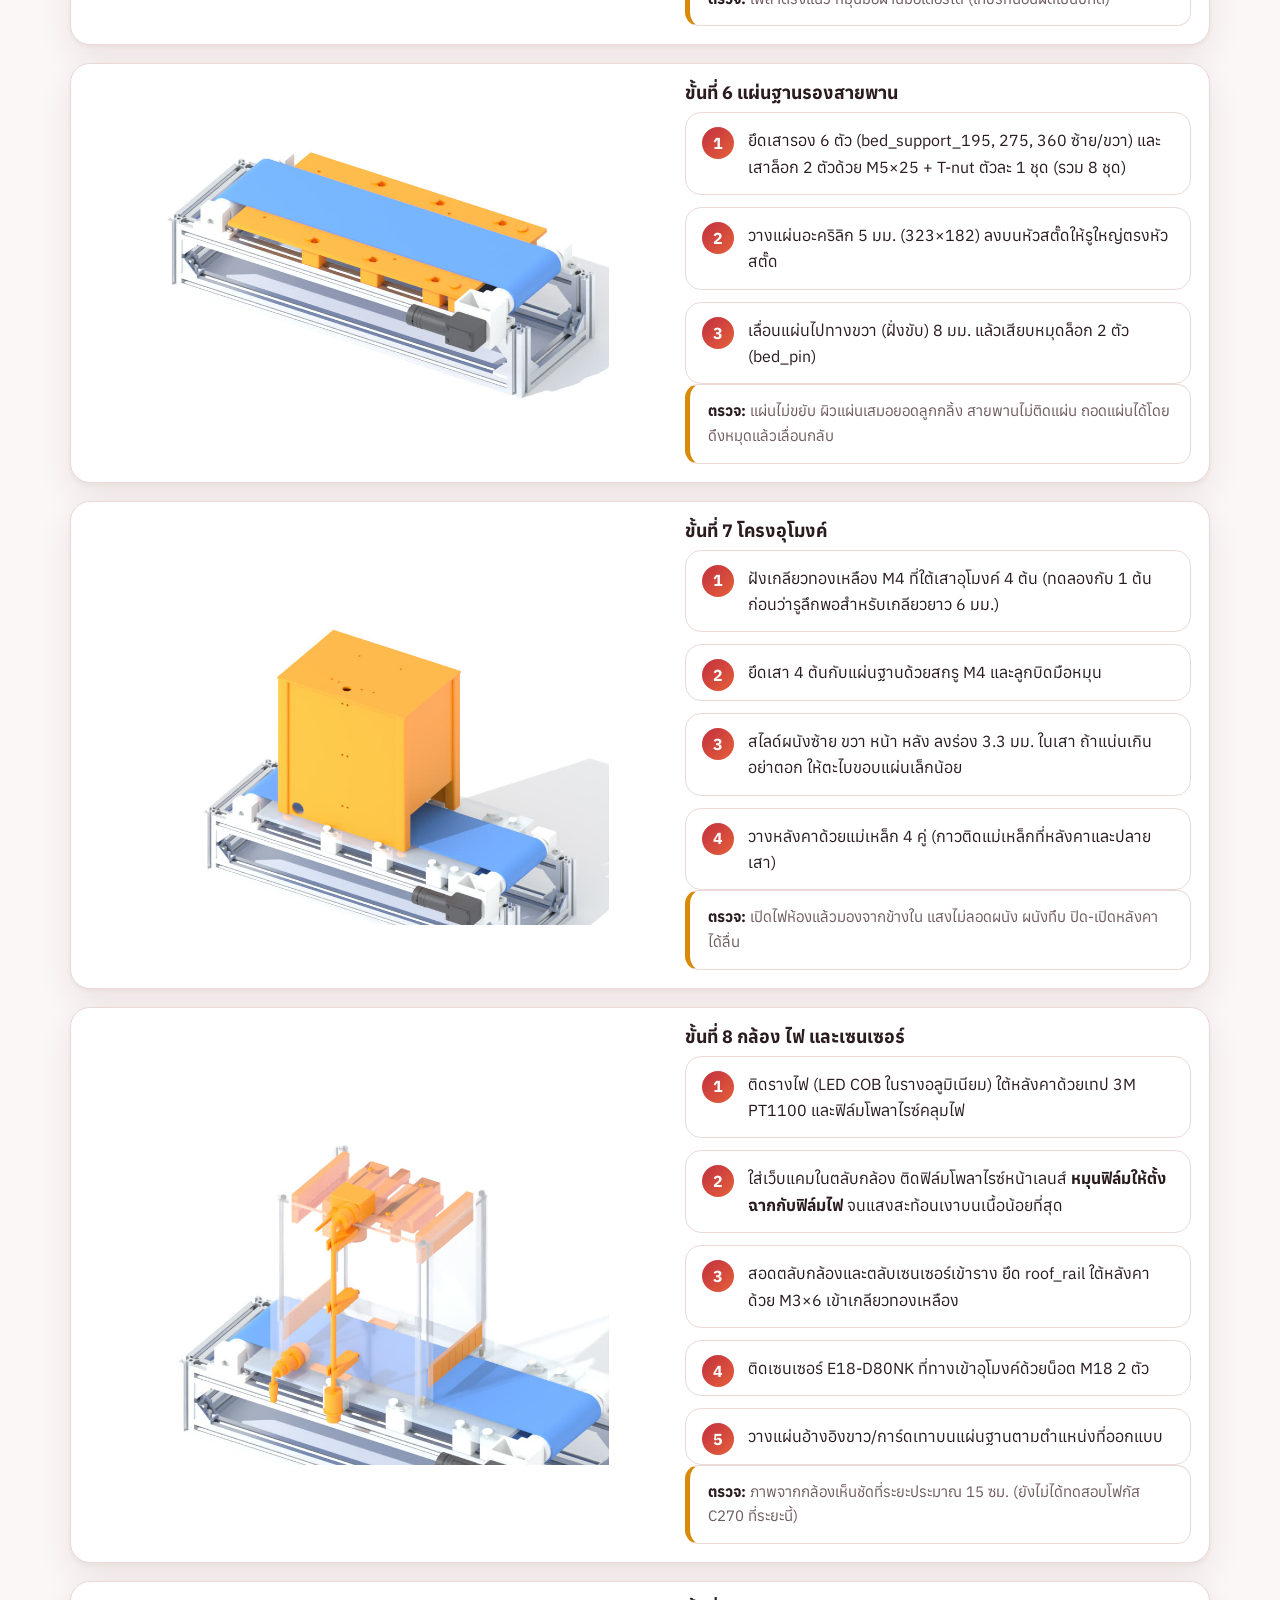
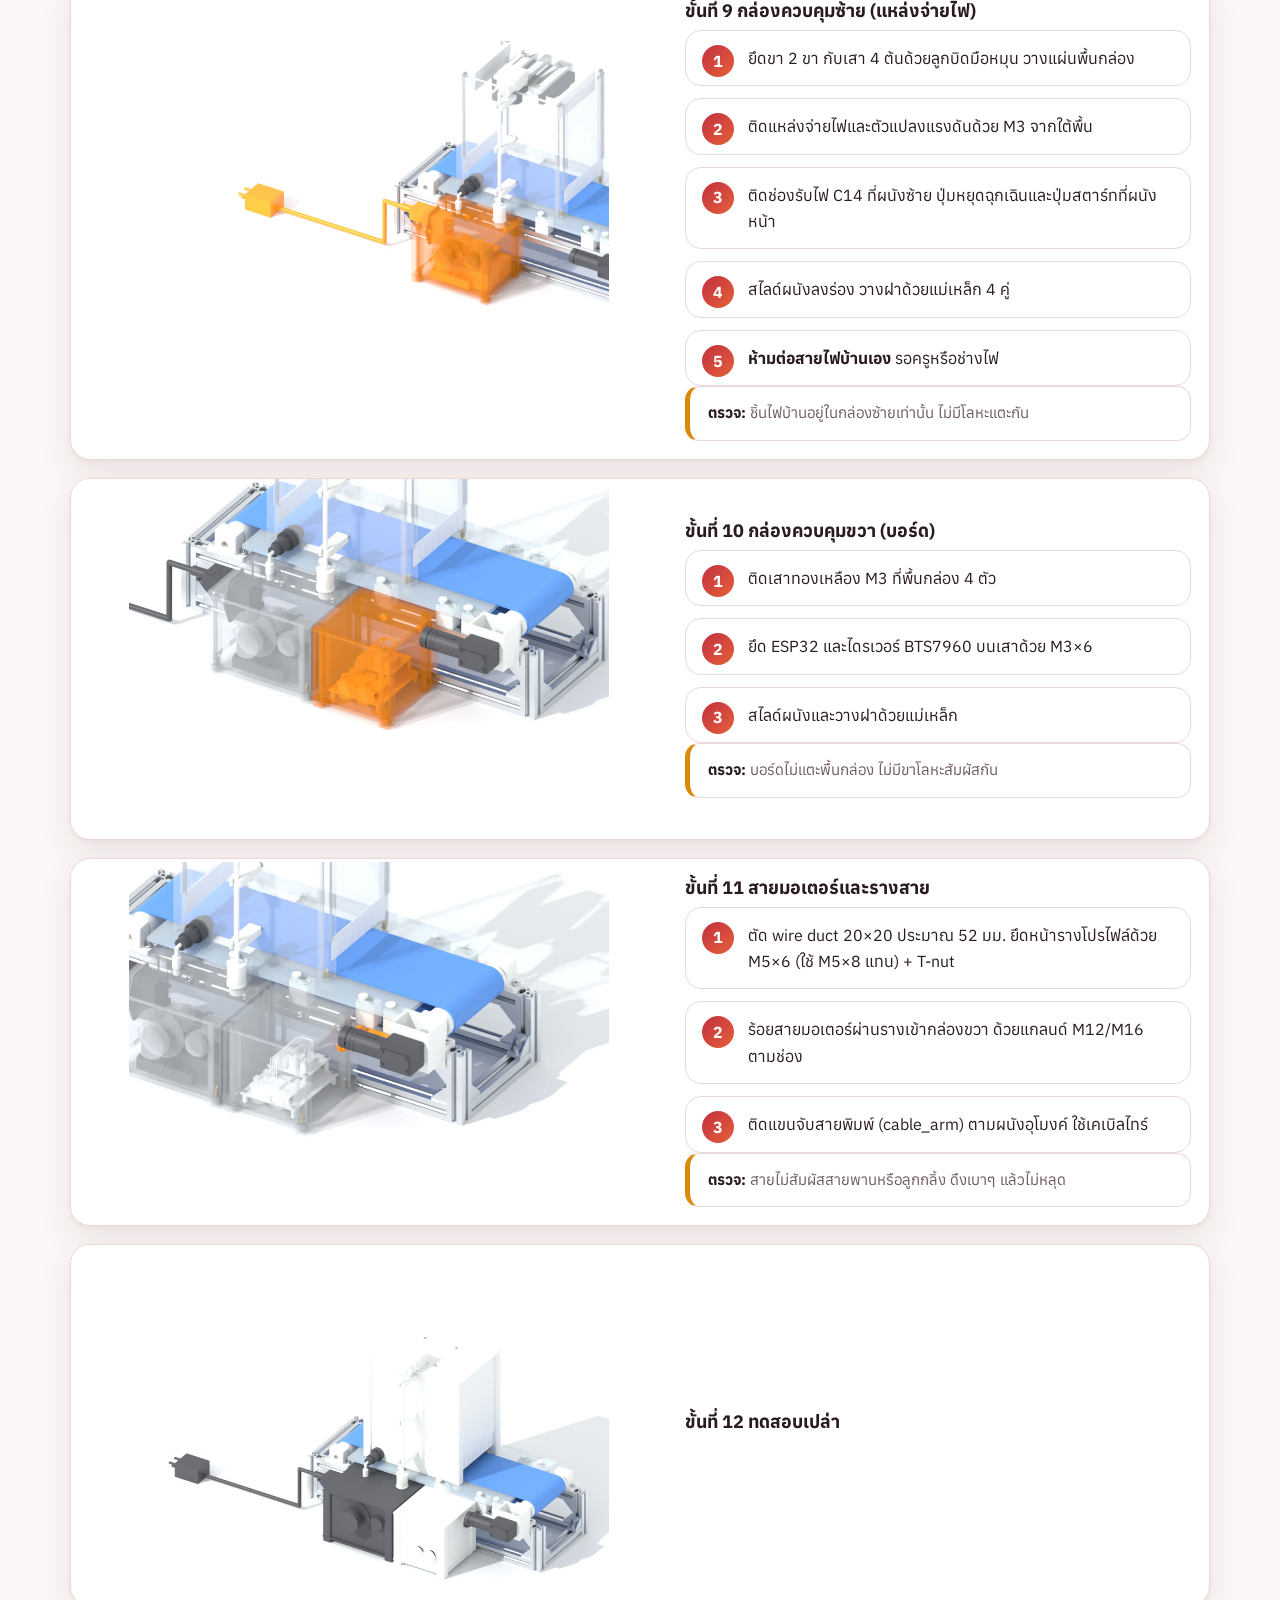
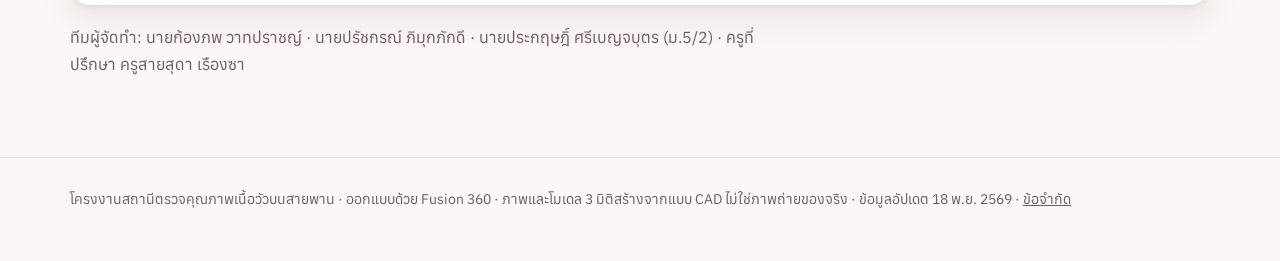
==== commit 77f9874d: "Add wiring diagrams page (5 sheets, PDF, wire list) Co-Authored-By: Claude Sonnet 5.5 <noreply@anthr" ====
--- a/assembly.html
+++ b/assembly.html
@@ -4,7 +4,7 @@
 <link href="https://fonts.googleapis.com/css2?family=Anuphan:wght@400;500;600;700&display=swap" rel="stylesheet">
 <link rel="stylesheet" href="site.css"><script src="site.js"></script></head><body>
 <nav><div class="wrap"><a class="brand" href="index.html"><span class="logo">🥩</span>Meat Inspection Station</a>
-<div class="links" id="links"><a href="index.html">เครื่อง</a><a href="model.html">โมเดล 3 มิติ</a><a href="sim.html">จำลองการทำงาน</a><a href="how.html">การทำงาน</a><a href="build.html">สร้างเอง</a><a href="assembly.html">ประกอบ</a><a href="learn.html">งานวิจัย</a><a href="judges.html">สำหรับกรรมการ</a><button class="tbtn" id="tbtn" aria-label="สลับโหมดมืด">◐</button></div><button class="mbtn" id="mbtn" aria-label="เมนู">☰</button></div></nav>
+<div class="links" id="links"><a href="index.html">เครื่อง</a><a href="model.html">โมเดล 3 มิติ</a><a href="sim.html">จำลองการทำงาน</a><a href="how.html">การทำงาน</a><a href="build.html">สร้างเอง</a><a href="assembly.html">ประกอบ</a><a href="wiring.html">วงจร</a><a href="learn.html">งานวิจัย</a><a href="judges.html">สำหรับกรรมการ</a><button class="tbtn" id="tbtn" aria-label="สลับโหมดมืด">◐</button></div><button class="mbtn" id="mbtn" aria-label="เมนู">☰</button></div></nav>
 
 <style>.acard{display:grid;grid-template-columns:1.1fr 1fr;align-items:center}.acard img{width:100%;height:100%;max-height:360px;object-fit:contain;background:#fff}@media(max-width:760px){.acard{grid-template-columns:1fr}}</style>
 <section style="padding-top:30px"><div class="wrap"><h2>คู่มือประกอบ 12 ขั้นตอน</h2>
